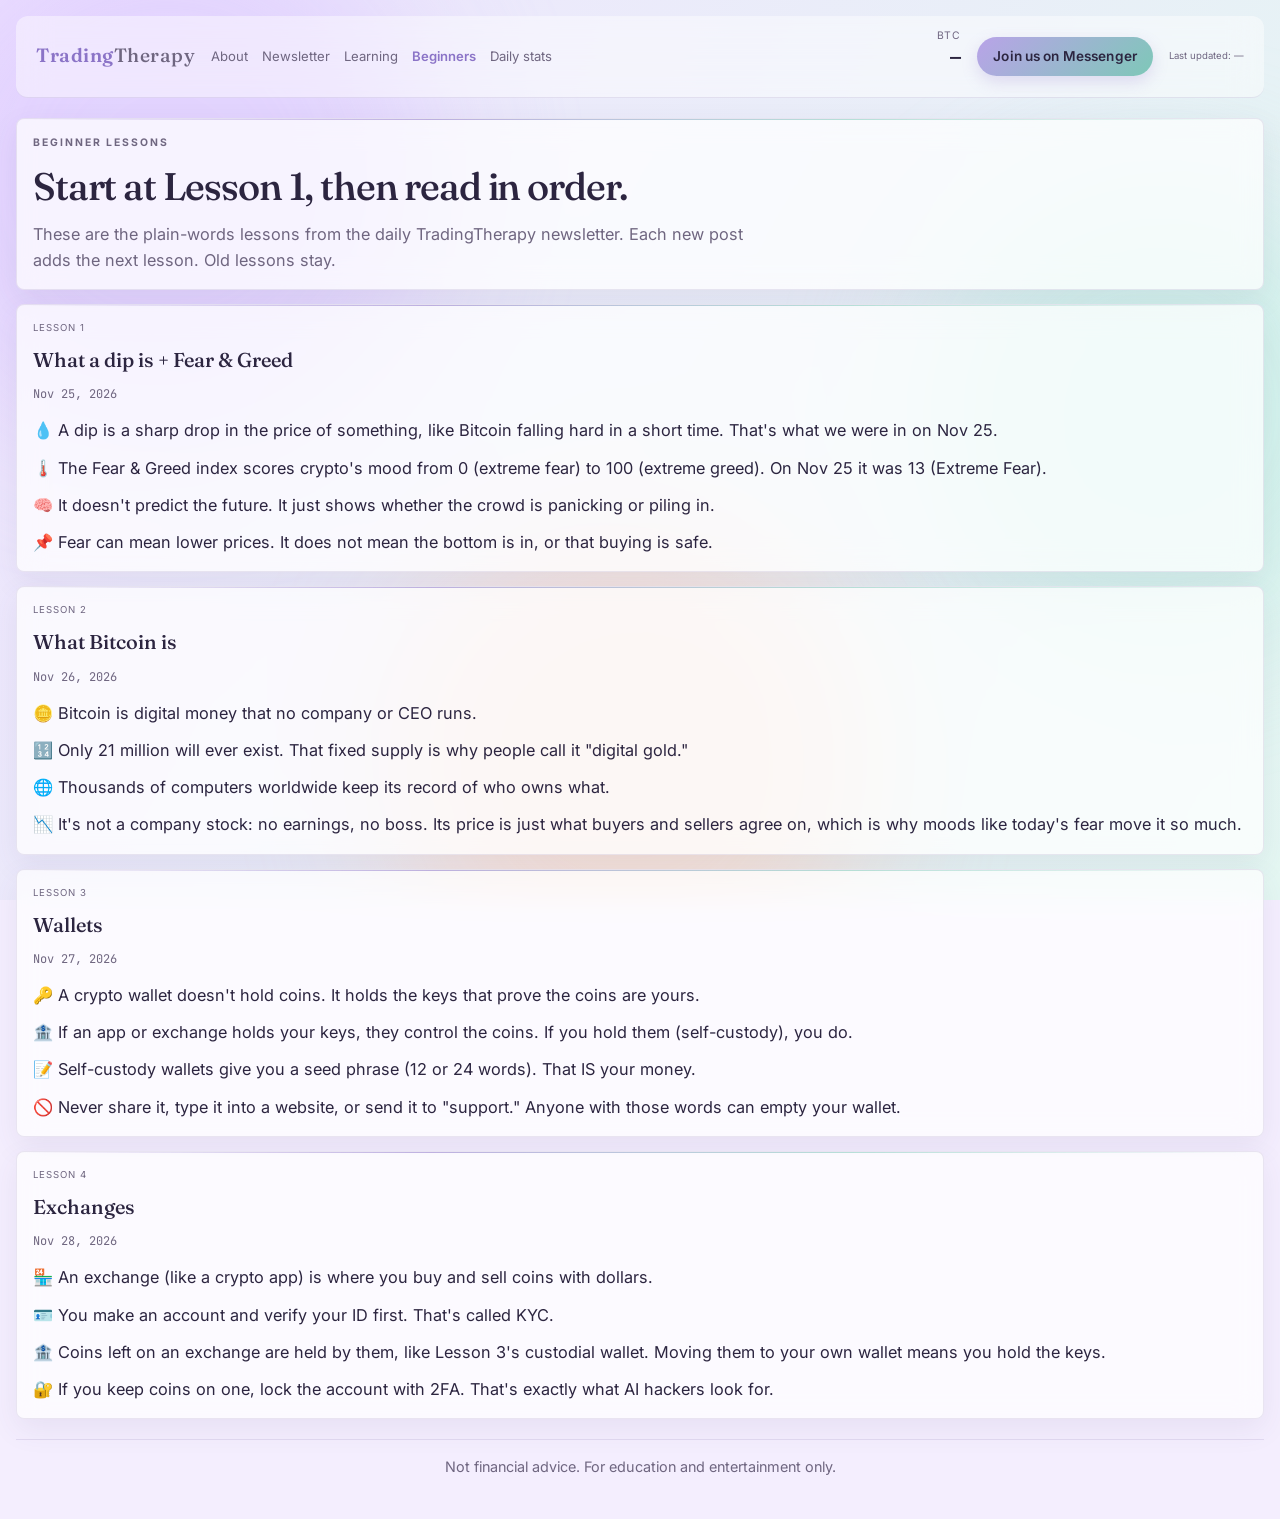
==== beginner-lessons.html @ 679cc615 "Add Beginner Lessons page rendered from beginner-lessons.json" ====
<!DOCTYPE html>
<html lang="en">
<head>
  <meta charset="UTF-8">
  <meta name="viewport" content="width=device-width, initial-scale=1.0">
  <meta name="description" content="Beginner Lessons from TradingTherapy: plain-words crypto lessons from the daily newsletter, starting at Lesson 1.">
  <title>Beginner Lessons — TradingTherapy</title>
  <link rel="icon" href="data:image/svg+xml,%3Csvg xmlns='http://www.w3.org/2000/svg' viewBox='0 0 64 64'%3E%3Crect width='64' height='64' rx='14' fill='%23efe4ff'/%3E%3Ctext x='32' y='44' text-anchor='middle' font-size='34' font-family='Georgia,serif' fill='%238b74c7'%3ET%3C/text%3E%3C/svg%3E">
  <link rel="preconnect" href="https://fonts.googleapis.com">
  <link rel="preconnect" href="https://fonts.gstatic.com" crossorigin>
  <link href="https://fonts.googleapis.com/css2?family=Fraunces:opsz,wght@9..144,500;9..144,600&family=Inter:wght@400;500;600&family=JetBrains+Mono:wght@400;600&display=swap" rel="stylesheet">
  <link rel="stylesheet" href="styles.css">
</head>
<body>
  <div class="atmosphere" aria-hidden="true">
    <div class="blob blob-a"></div>
    <div class="blob blob-b"></div>
    <div class="blob blob-c"></div>
  </div>

  <header class="header">
    <div class="header-left">
      <a class="logo" href="index.html">Trading<span>Therapy</span></a>
    </div>
    <nav class="site-nav" aria-label="Primary">
      <a href="index.html#about">About</a>
      <a href="index.html#newsletter">Newsletter</a>
      <a href="index.html#learning">Learning</a>
      <a href="beginner-lessons.html" aria-current="page">Beginners</a>
      <a href="index.html#advanced">Daily stats</a>
    </nav>
    <div class="header-right">
      <div class="btc-price-block">
        <div class="btc-label">BTC</div>
        <div class="btc-price" id="hdr-btc-price">—</div>
        <div class="btc-change" id="hdr-btc-change"></div>
      </div>
      <a class="btn" href="https://m.me/j/AbY7Lx_SSPZwO3t6/" target="_blank" rel="noopener">Join us on Messenger</a>
      <div class="updated-at" id="updated-at">Last updated: —</div>
    </div>
  </header>

  <main class="wrap" id="top">
    <section class="card lessons-intro">
      <p class="card-title">Beginner Lessons</p>
      <h1>Start at Lesson 1, then read in order.</h1>
      <p class="about-copy">These are the plain-words lessons from the daily TradingTherapy newsletter. Each new post adds the next lesson. Old lessons stay.</p>
    </section>

    <div class="lesson-list" id="beginner-lessons-list"></div>
  </main>

  <footer class="footer">
    <p>Not financial advice. For education and entertainment only.</p>
  </footer>

  <script src="app.js"></script>
</body>
</html>
---- styles.css ----
/* TradingTherapy — dashboard-style layout, calm pastel palette */
:root {
  --bg: #f4eefe;
  --card-bg: rgba(255, 255, 255, 0.72);
  --card-border: rgba(92, 70, 140, 0.12);
  --cyan: #5a8f86;
  --green: #2f8f72;
  --red: #c45c5c;
  --lavender: #8b74c7;
  --peach: #e8a27a;
  --mint: #7ec8b8;
  --sky: #7eb3d9;
  --text: #2c2540;
  --text-dim: #6f6680;
  --font-header: "Inter", system-ui, sans-serif;
  --font-display: "Fraunces", Georgia, serif;
  --font-body: "Inter", system-ui, sans-serif;
  --font-mono: "JetBrains Mono", ui-monospace, monospace;
  --shadow: 0 10px 30px rgba(80, 60, 120, 0.08);
}

*,
*::before,
*::after {
  box-sizing: border-box;
  margin: 0;
  padding: 0;
}

html {
  scroll-behavior: smooth;
}

body {
  background: var(--bg);
  color: var(--text);
  font-family: var(--font-body);
  min-height: 100vh;
  padding: 16px;
  line-height: 1.55;
}

a {
  color: inherit;
  text-decoration: none;
}

.atmosphere {
  pointer-events: none;
  position: fixed;
  inset: 0;
  z-index: -1;
  overflow: hidden;
  background: linear-gradient(120deg, #efe4ff, #e4f7f2, #ffe8d6, #dceeff, #efe4ff);
  background-size: 400% 400%;
  animation: drift 36s ease-in-out infinite;
}

.blob {
  position: absolute;
  border-radius: 50%;
  filter: blur(70px);
  opacity: 0.55;
  will-change: transform;
}

.blob-a {
  width: 42vw;
  height: 42vw;
  left: -8%;
  top: -10%;
  background: #d9c4ff;
  animation: float-a 32s ease-in-out infinite;
}

.blob-b {
  width: 36vw;
  height: 36vw;
  right: -8%;
  top: 20%;
  background: #bfeee3;
  animation: float-b 40s ease-in-out infinite;
}

.blob-c {
  width: 38vw;
  height: 38vw;
  left: 30%;
  bottom: -12%;
  background: #ffd6c2;
  animation: float-c 28s ease-in-out infinite;
}

@keyframes drift {
  0%, 100% { background-position: 0% 50%; }
  50% { background-position: 100% 50%; }
}

@keyframes float-a {
  0%, 100% { transform: translate(0, 0) scale(1); }
  50% { transform: translate(8%, 12%) scale(1.08); }
}

@keyframes float-b {
  0%, 100% { transform: translate(0, 0) scale(1); }
  50% { transform: translate(-10%, 8%) scale(1.05); }
}

@keyframes float-c {
  0%, 100% { transform: translate(0, 0) scale(1); }
  50% { transform: translate(6%, -10%) scale(1.1); }
}

.header {
  display: flex;
  align-items: center;
  justify-content: space-between;
  gap: 16px;
  padding: 12px 20px;
  border-bottom: 1px solid var(--card-border);
  margin-bottom: 20px;
  background: rgba(255, 255, 255, 0.45);
  backdrop-filter: blur(16px);
  border-radius: 12px;
  flex-wrap: wrap;
}

.header-left {
  display: flex;
  align-items: center;
}

.logo {
  font-family: var(--font-display);
  font-size: 1.2rem;
  font-weight: 600;
  letter-spacing: 0.5px;
  color: var(--lavender);
}

.logo span {
  color: var(--text-dim);
  font-weight: 500;
}

.site-nav {
  display: flex;
  flex-wrap: wrap;
  gap: 8px 14px;
  font-size: 0.82rem;
  color: var(--text-dim);
}

.site-nav a:hover,
.site-nav a:focus-visible,
.logo:hover,
.logo:focus-visible {
  color: var(--lavender);
}

.header-right {
  display: flex;
  align-items: center;
  gap: 16px;
  flex-wrap: wrap;
  margin-left: auto;
}

.btc-price-block {
  text-align: right;
}

.btc-label {
  font-size: 0.65rem;
  color: var(--text-dim);
  text-transform: uppercase;
  letter-spacing: 1px;
}

.btc-price,
.liq-stat-val {
  font-family: var(--font-mono);
  font-size: 1.15rem;
  font-weight: 600;
  color: var(--text);
}

.btc-change {
  font-size: 0.75rem;
  font-family: var(--font-mono);
  min-height: 1em;
}

.btc-change.up { color: var(--green); }
.btc-change.down { color: var(--red); }

.updated-at {
  font-size: 0.6rem;
  color: var(--text-dim);
}

.btn {
  display: inline-flex;
  align-items: center;
  justify-content: center;
  border-radius: 999px;
  background: linear-gradient(135deg, #b9a3e8, #7ec8b8);
  color: #2c2540;
  font-weight: 600;
  font-size: 0.85rem;
  letter-spacing: 0.01em;
  padding: 0.55rem 1rem;
  box-shadow: 0 6px 16px rgba(139, 116, 199, 0.22);
  transition: transform 0.15s ease, box-shadow 0.15s ease;
  white-space: nowrap;
}

.btn:hover,
.btn:focus-visible {
  transform: translateY(-1px);
  box-shadow: 0 10px 22px rgba(139, 116, 199, 0.3);
}

.btn-lg {
  padding: 0.9rem 1.45rem;
  font-size: 1rem;
}

.btn:focus-visible,
.site-nav a:focus-visible,
.logo:focus-visible {
  outline: 2px solid var(--lavender);
  outline-offset: 3px;
}

.wrap {
  max-width: 1400px;
  margin: 0 auto;
  display: flex;
  flex-direction: column;
  gap: 14px;
}

.hero {
  display: grid;
  grid-template-columns: minmax(0, 1.5fr) minmax(260px, 0.9fr);
  gap: 14px;
}

.grid {
  display: grid;
  grid-template-columns: repeat(auto-fit, minmax(280px, 1fr));
  gap: 14px;
}

.grid.half {
  grid-template-columns: 1fr 1fr;
}

.card {
  background: var(--card-bg);
  border: 1px solid var(--card-border);
  border-radius: 8px;
  padding: 16px;
  position: relative;
  overflow: hidden;
  box-shadow: var(--shadow);
  backdrop-filter: blur(14px);
}

.card::before {
  content: "";
  position: absolute;
  top: 0;
  left: 0;
  right: 0;
  height: 1px;
  background: linear-gradient(90deg, transparent, var(--lavender), var(--mint), transparent);
  opacity: 0.55;
}

.card-title {
  font-family: var(--font-header);
  font-size: 0.65rem;
  font-weight: 700;
  color: var(--text-dim);
  text-transform: uppercase;
  letter-spacing: 2px;
  margin-bottom: 12px;
}

.card-subtitle {
  font-size: 0.6rem;
  color: var(--text-dim);
  text-transform: uppercase;
  letter-spacing: 1px;
  margin-bottom: 8px;
}

.hero-welcome,
.hero-price {
  display: flex;
  flex-direction: column;
  justify-content: center;
  padding: 26px;
}

.hero-welcome h1 {
  font-family: var(--font-display);
  font-size: clamp(1.8rem, 4vw, 2.8rem);
  font-weight: 500;
  letter-spacing: -0.03em;
  line-height: 1.2;
  margin: 0 0 1.4rem;
}

.hero-price .btc-price {
  font-size: 3.2rem;
  line-height: 1.1;
  margin: 8px 0 6px;
}

.hero-price .btc-change {
  font-size: 1rem;
}

.hero-src {
  font-size: 0.6rem;
  color: var(--text-dim);
  margin-top: 14px;
  font-family: var(--font-mono);
}

.soon-label {
  margin-top: 0.7rem;
  font-size: 0.8rem;
  color: var(--text-dim);
}

.cmp-head {
  display: flex;
  justify-content: space-between;
  align-items: center;
  gap: 10px;
  flex-wrap: wrap;
  margin-bottom: 4px;
}

.about-copy,
.panel-copy {
  color: var(--text-dim);
  max-width: 46rem;
  font-size: 1.02rem;
}

.panel-heading {
  font-family: var(--font-display);
  font-size: 1.25rem;
  font-weight: 500;
  margin-bottom: 0.45rem;
}

.archive-list {
  list-style: none;
  display: flex;
  flex-direction: column;
  gap: 10px;
}

.archive-item {
  display: grid;
  grid-template-columns: 7.5rem 1fr auto;
  gap: 12px 16px;
  align-items: start;
  padding: 12px 4px 12px 0;
  border-bottom: 1px solid var(--card-border);
}

.archive-item:last-child {
  border-bottom: 0;
}

.archive-date {
  font-family: var(--font-mono);
  font-size: 0.75rem;
  color: var(--text-dim);
  padding-top: 0.2rem;
}

.archive-item h3 {
  font-family: var(--font-display);
  font-size: 1.1rem;
  font-weight: 500;
  margin-bottom: 0.25rem;
}

.archive-item p {
  color: var(--text-dim);
  font-size: 0.92rem;
}

.badge {
  font-size: 0.62rem;
  font-weight: 600;
  letter-spacing: 0.08em;
  text-transform: uppercase;
  color: var(--lavender);
  background: rgba(139, 116, 199, 0.12);
  border-radius: 999px;
  padding: 0.28rem 0.6rem;
  white-space: nowrap;
  height: fit-content;
}

.status-note {
  font-size: 0.72rem;
  color: #9a6a4a;
  background: rgba(232, 162, 122, 0.2);
  border-radius: 999px;
  padding: 0.25rem 0.7rem;
}

.liq-stat-label {
  font-size: 0.6rem;
  color: var(--text-dim);
  text-transform: uppercase;
  letter-spacing: 1px;
  margin-bottom: 4px;
}

.stat-lg {
  font-size: 2.2rem;
  margin-bottom: 0.4rem;
}

.fg-compact {
  display: flex;
  align-items: baseline;
  gap: 10px;
}

.fg-value {
  font-family: var(--font-mono);
  font-size: 1.8rem;
  font-weight: 600;
}

.fg-label {
  text-align: left;
  font-size: 0.85rem;
  font-weight: 500;
  margin-top: 0;
}

.fg-bar-wrap {
  margin-top: 10px;
  height: 6px;
  background: rgba(92, 70, 140, 0.12);
  border-radius: 3px;
  overflow: hidden;
}

.fg-bar {
  height: 100%;
  width: 0;
  border-radius: 3px;
  background: linear-gradient(90deg, #e8a27a, #e6d36a, #7ec8b8);
  transition: width 0.5s ease;
}

.fg-scale {
  display: flex;
  justify-content: space-between;
  font-size: 0.55rem;
  color: var(--text-dim);
  margin-top: 4px;
  font-family: var(--font-mono);
}

.cta-card {
  text-align: center;
  padding: 2rem 1.25rem;
}

.cta-card .panel-copy {
  margin: 0.5rem auto 1.2rem;
}

.footer {
  max-width: 1400px;
  margin: 20px auto 0;
  padding: 16px 8px 24px;
  text-align: center;
  color: var(--text-dim);
  font-size: 0.9rem;
  border-top: 1px solid var(--card-border);
}

.footer span {
  color: var(--lavender);
}

@media (max-width: 900px) {
  .hero,
  .grid.half {
    grid-template-columns: 1fr;
  }

  .archive-item {
    grid-template-columns: 1fr auto;
  }

  .archive-date {
    grid-column: 1 / -1;
  }
}

@media (max-width: 768px) {
  body { padding: 10px; }

  .header {
    flex-direction: column;
    align-items: flex-start;
    gap: 12px;
  }

  .header-right {
    width: 100%;
    margin-left: 0;
  }

  .header-left {
    width: 100%;
    justify-content: space-between;
  }

  .hero-welcome,
  .hero-price {
    padding: 18px;
  }

  .hero-price .btc-price {
    font-size: 2.5rem;
  }

  .grid,
  .grid.half,
  .stats-grid {
    grid-template-columns: 1fr;
  }
}

@media (prefers-reduced-motion: reduce) {
  html { scroll-behavior: auto; }

  .atmosphere,
  .blob,
  .btn,
  .fg-bar {
    animation: none !important;
    transition: none !important;
  }

  .atmosphere {
    background: linear-gradient(180deg, #efe4ff, #e8f6f2 45%, #ffe9dc);
    background-size: auto;
  }
}

.site-nav a[aria-current="page"] {
  color: var(--lavender);
  font-weight: 600;
}

.lessons-intro h1 {
  font-family: var(--font-display);
  font-size: clamp(1.6rem, 3.4vw, 2.4rem);
  font-weight: 500;
  letter-spacing: -0.03em;
  line-height: 1.2;
  margin: 0 0 0.85rem;
}

.beginner-home .panel-copy {
  margin-bottom: 0.2rem;
}

.beginner-index {
  list-style: none;
  display: flex;
  flex-direction: column;
  margin: 0.9rem 0 1.2rem;
}

.beginner-index a {
  display: grid;
  grid-template-columns: 6.8rem 1fr auto;
  gap: 8px 16px;
  align-items: baseline;
  padding: 12px 0;
  border-bottom: 1px solid var(--card-border);
}

.beginner-index li:last-child a {
  border-bottom: 0;
}

.beginner-index .lesson-num {
  font-size: 0.72rem;
  font-weight: 600;
  letter-spacing: 0.08em;
  text-transform: uppercase;
  color: var(--lavender);
}

.beginner-index .lesson-title {
  font-family: var(--font-display);
  font-size: 1.08rem;
  font-weight: 500;
}

.beginner-index a:hover .lesson-title,
.beginner-index a:focus-visible .lesson-title {
  color: var(--lavender);
}

.lesson-list {
  display: flex;
  flex-direction: column;
  gap: 14px;
}

.lesson-card .archive-date {
  margin: 0 0 0.9rem;
}

.lesson-bullets {
  list-style: none;
  display: flex;
  flex-direction: column;
  gap: 0.75rem;
}

.lesson-bullets li {
  color: var(--text);
  font-size: 1.02rem;
  line-height: 1.55;
}

@media (max-width: 900px) {
  .beginner-index a {
    grid-template-columns: 1fr auto;
  }

  .beginner-index .lesson-num {
    grid-column: 1 / -1;
  }
}
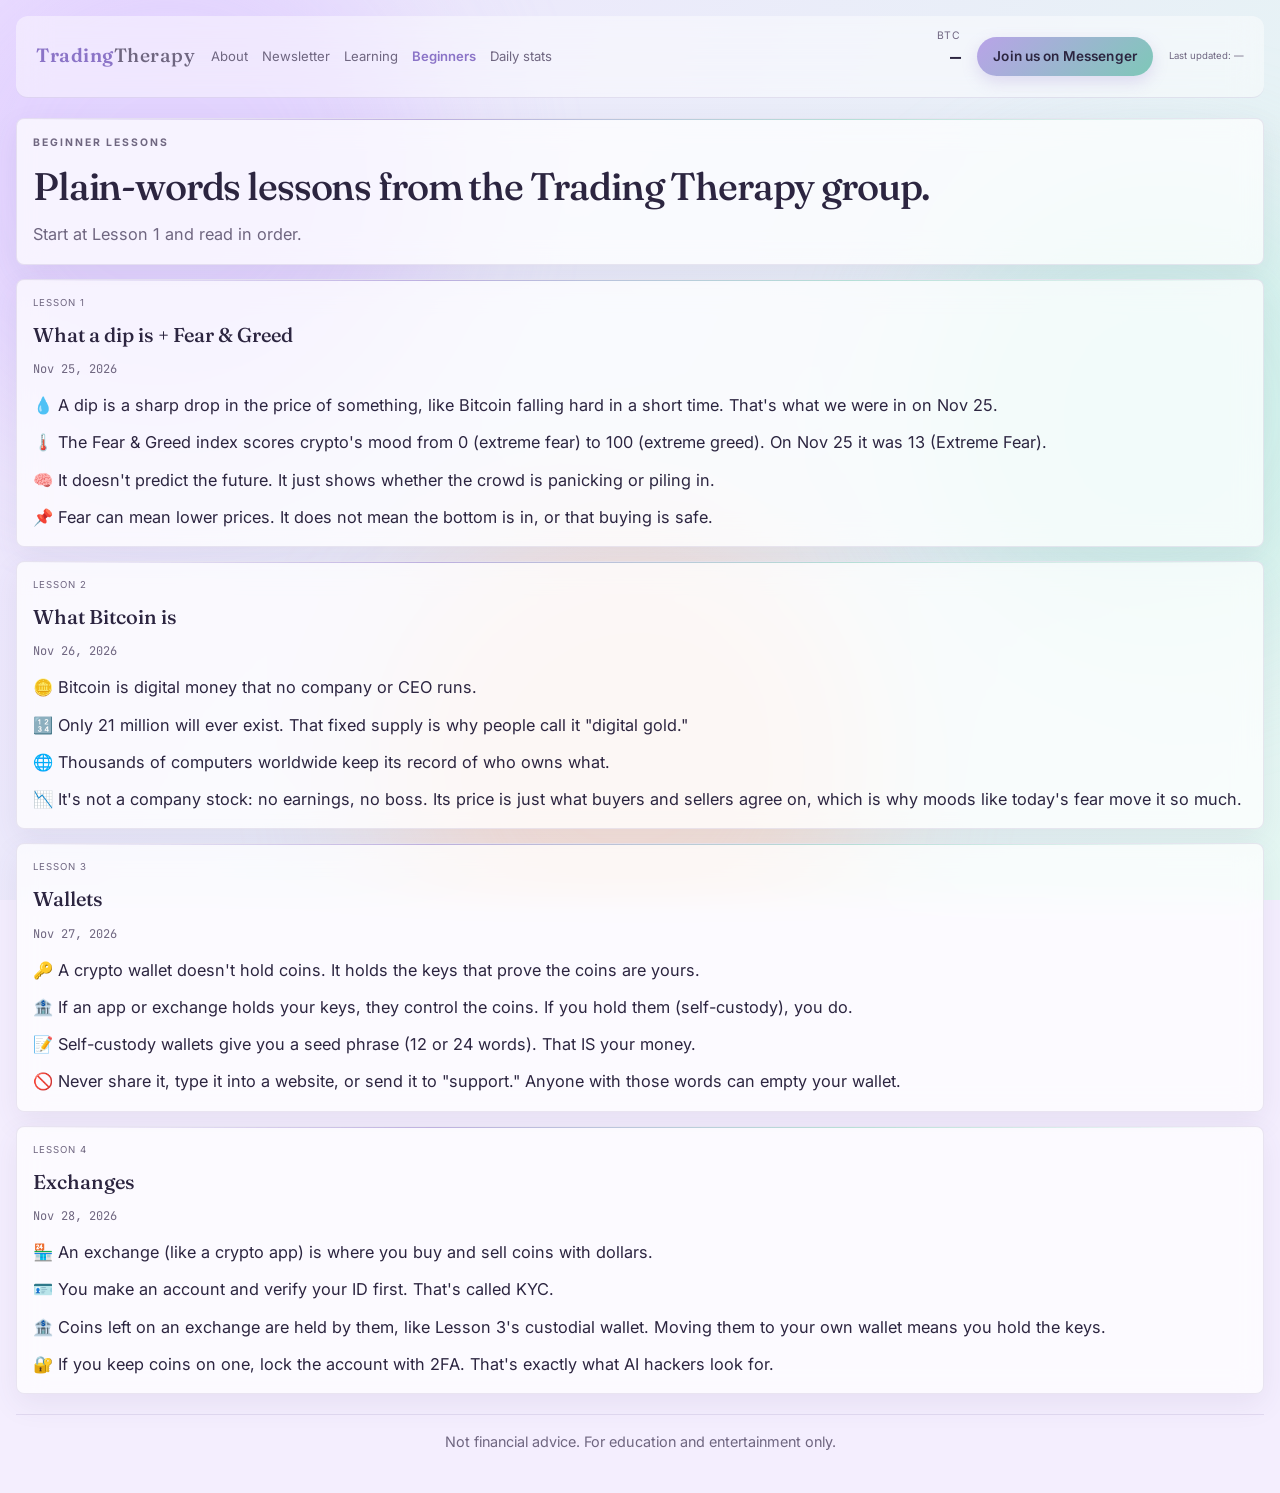
==== commit 90b12d19: "Add Beginner Lessons page (Lessons 1–4)" ====
--- a/beginner-lessons.html
+++ b/beginner-lessons.html
@@ -3,7 +3,7 @@
 <head>
   <meta charset="UTF-8">
   <meta name="viewport" content="width=device-width, initial-scale=1.0">
-  <meta name="description" content="Beginner Lessons from TradingTherapy: plain-words crypto lessons from the daily newsletter, starting at Lesson 1.">
+  <meta name="description" content="Beginner Lessons from TradingTherapy: plain-words crypto lessons from the Trading Therapy group, starting at Lesson 1.">
   <title>Beginner Lessons — TradingTherapy</title>
   <link rel="icon" href="data:image/svg+xml,%3Csvg xmlns='http://www.w3.org/2000/svg' viewBox='0 0 64 64'%3E%3Crect width='64' height='64' rx='14' fill='%23efe4ff'/%3E%3Ctext x='32' y='44' text-anchor='middle' font-size='34' font-family='Georgia,serif' fill='%238b74c7'%3ET%3C/text%3E%3C/svg%3E">
   <link rel="preconnect" href="https://fonts.googleapis.com">
@@ -43,8 +43,8 @@
   <main class="wrap" id="top">
     <section class="card lessons-intro">
       <p class="card-title">Beginner Lessons</p>
-      <h1>Start at Lesson 1, then read in order.</h1>
-      <p class="about-copy">These are the plain-words lessons from the daily TradingTherapy newsletter. Each new post adds the next lesson. Old lessons stay.</p>
+      <h1>Plain-words lessons from the Trading Therapy group.</h1>
+      <p class="about-copy">Start at Lesson 1 and read in order.</p>
     </section>
 
     <div class="lesson-list" id="beginner-lessons-list"></div>
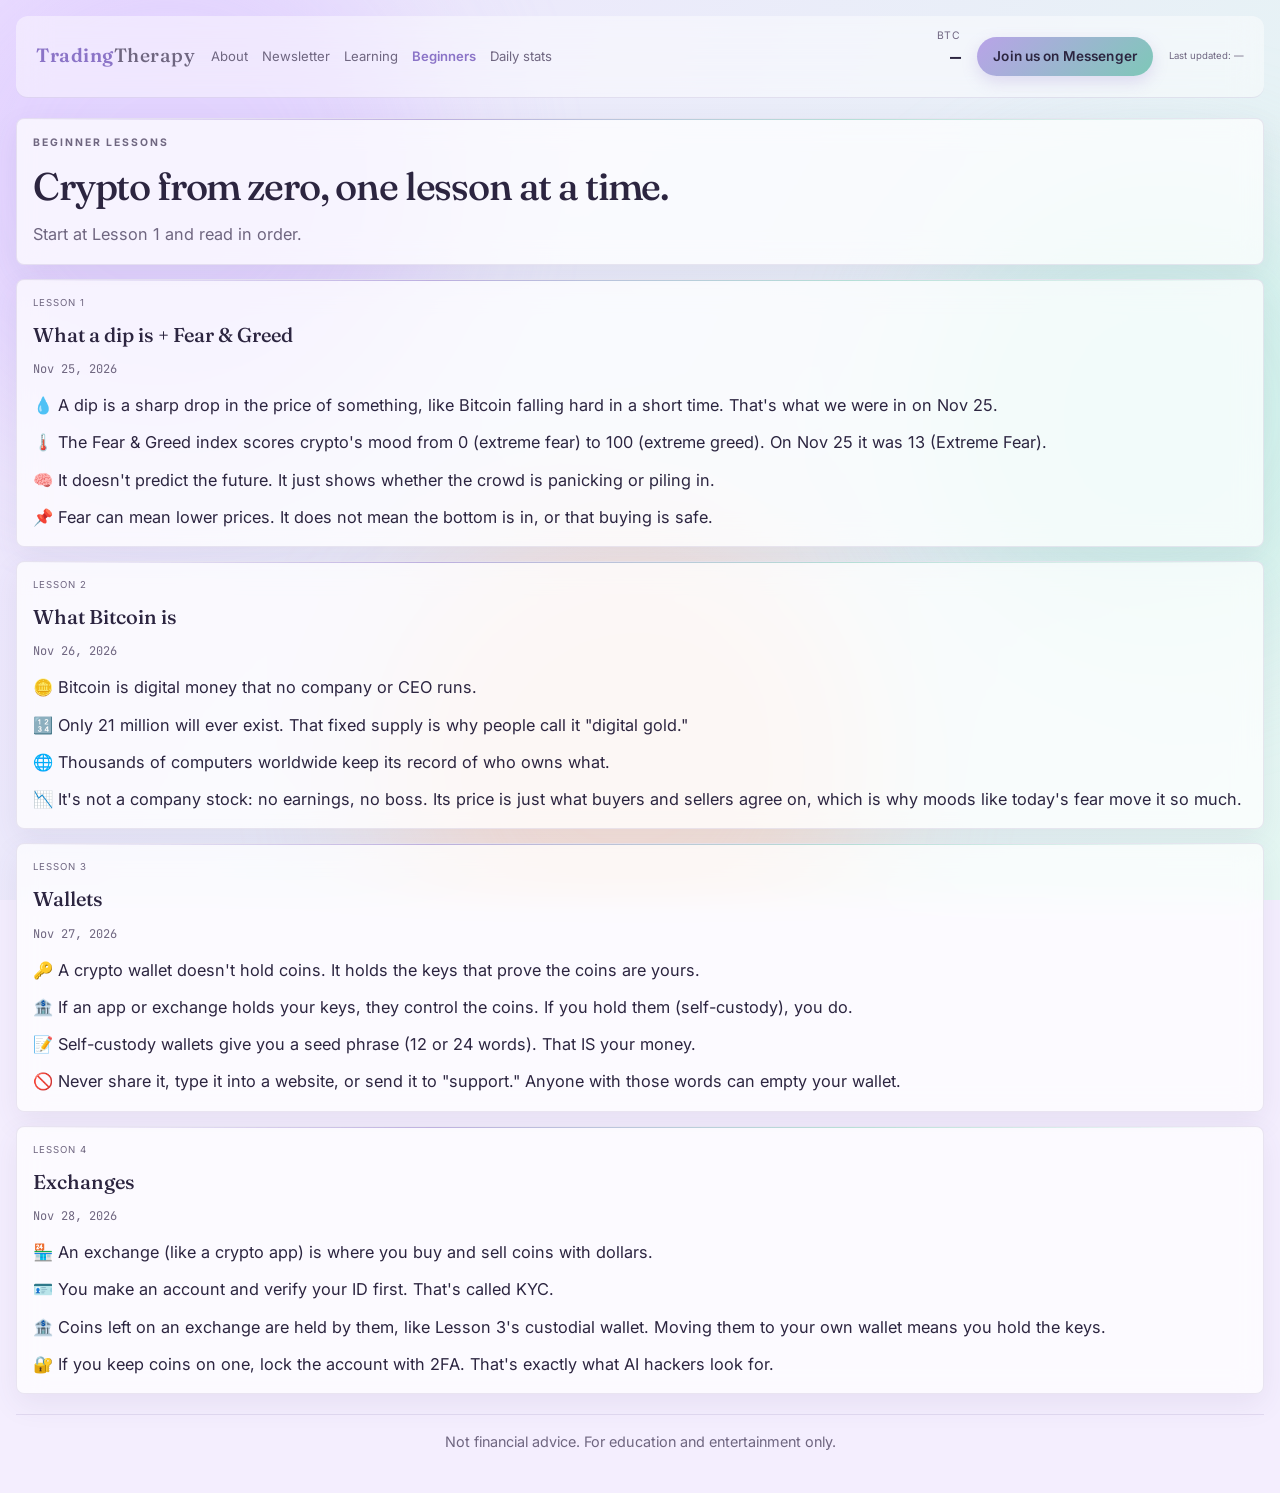
==== commit f52a41ff: "Reword Beginner Lessons copy" ====
--- a/beginner-lessons.html
+++ b/beginner-lessons.html
@@ -3,7 +3,7 @@
 <head>
   <meta charset="UTF-8">
   <meta name="viewport" content="width=device-width, initial-scale=1.0">
-  <meta name="description" content="Beginner Lessons from TradingTherapy: plain-words crypto lessons from the Trading Therapy group, starting at Lesson 1.">
+  <meta name="description" content="Beginner Lessons from TradingTherapy: crypto from zero, one lesson at a time, from the Trading Therapy group.">
   <title>Beginner Lessons — TradingTherapy</title>
   <link rel="icon" href="data:image/svg+xml,%3Csvg xmlns='http://www.w3.org/2000/svg' viewBox='0 0 64 64'%3E%3Crect width='64' height='64' rx='14' fill='%23efe4ff'/%3E%3Ctext x='32' y='44' text-anchor='middle' font-size='34' font-family='Georgia,serif' fill='%238b74c7'%3ET%3C/text%3E%3C/svg%3E">
   <link rel="preconnect" href="https://fonts.googleapis.com">
@@ -43,7 +43,7 @@
   <main class="wrap" id="top">
     <section class="card lessons-intro">
       <p class="card-title">Beginner Lessons</p>
-      <h1>Plain-words lessons from the Trading Therapy group.</h1>
+      <h1>Crypto from zero, one lesson at a time.</h1>
       <p class="about-copy">Start at Lesson 1 and read in order.</p>
     </section>
 
